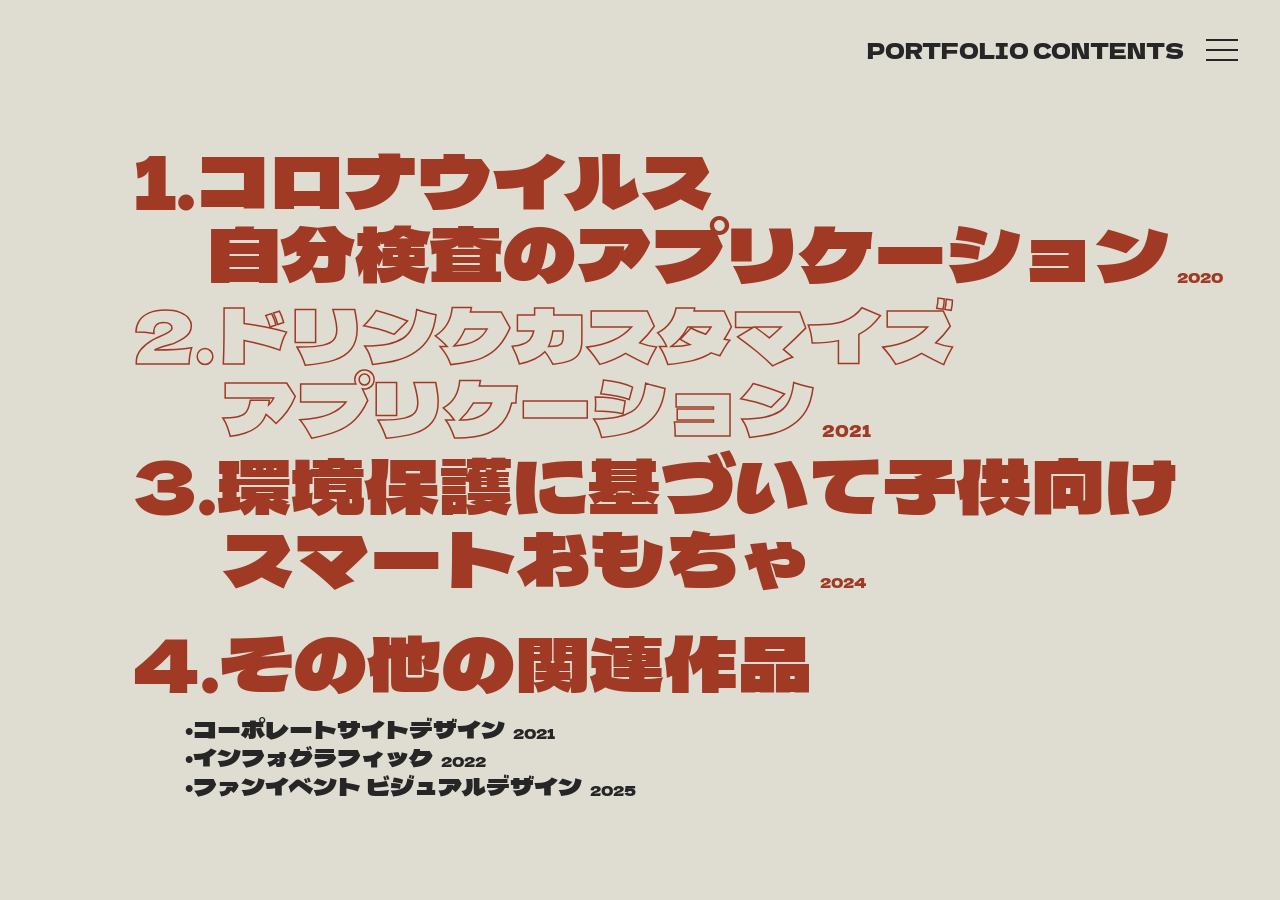
==== contents.html @ bb8ac55b "Add files via upload" ====
<!doctype html>
<html lang="ja">
<head>
<meta charset="UTF-8">
<meta name="viewport" content="width=device-width,initial-scale=1">
<meta name="theme-color" content="#dfdcd2">
<title>PORTFOLIO CONTENTS — SUNYIMIN</title>
<link rel="stylesheet" href="styles.css">
<script src="script.js" defer></script>
</head>
<body class="contents-page">
<h1 id="contents-title" class="contents-page-label">PORTFOLIO CONTENTS</h1>
<button class="menu-toggle" type="button" aria-label="メニュー" aria-expanded="false" aria-controls="site-menu"><span></span><span></span><span></span></button>
<div class="menu-backdrop" hidden></div>
<div id="site-menu" class="site-menu" role="dialog" aria-modal="true" aria-labelledby="menu-title" hidden>
  <header class="menu-header"><span id="menu-title">MENU</span><button class="menu-close" type="button" aria-label="メニューを閉じる">×</button></header>
  <nav class="menu-links" aria-label="Main navigation">
    <a href="index.html"><span class="menu-number">01</span><span class="menu-label">HOME</span></a>
    <a href="about.html"><span class="menu-number">02</span><span class="menu-label">ABOUT ME</span></a>
    <a href="contents.html" aria-current="page"><span class="menu-number">03</span><span class="menu-label menu-portfolio">PORTFOLIO<br>CONTENTS</span></a>
  </nav>
</div>
<main class="contents-main">
 <section class="contents-board" aria-labelledby="contents-title">

  <ol class="contents-list">
   <li class="contents-project project-one"><h2><a class="corona-link" href="coronavirus.html"><span>1.コロナウイルス</span><span>　自分検査のアプリケーション<small>2020</small></span></a></h2></li>
   <li class="contents-project project-two"><h2><a class="corona-link" href="drink.html"><span>2.ドリンクカスタマイズ</span><span>　 アプリケーション<small>2021</small></span></a></h2></li>
   <li class="contents-project project-three"><h2><a class="corona-link" href="smart-toy.html"><span>3.環境保護に基づいて子供向け</span><span>　 スマートおもちゃ<small>2024</small></span></a></h2></li>
   <li class="contents-project project-four"><h2>4.その他の関連作品</h2>
    <ul class="related-works">
     <li><a href="corporate-site.html">・コーポレートサイトデザイン<small>2021</small></a></li>
     <li><a href="infographic.html">・インフォグラフィック<small>2022</small></a></li>
     <li><a href="fanevent.html">・ファンイベント ビジュアルデザイン<small>2025</small></a></li>
    </ul>
   </li>
  </ol>
 </section>
</main>
</body>
</html>
---- styles.css ----
@font-face{font-family:Dela;src:url('assets/DelaGothicOne-Regular.ttf') format('truetype');font-weight:400;font-display:swap}
@font-face{font-family:Hiragino6;src:url('assets/Hiragino-W6.ttc') format('collection');font-weight:600;font-display:swap}
@font-face{font-family:Hiragino8;src:url('assets/Hiragino-W8.ttc') format('collection');font-weight:800;font-display:swap}
:root{--background:#dfddd4;--accent:#9b4125;--ink:#262626;--reveal-duration:850ms;--reveal-distance:32px}
*{box-sizing:border-box}
html{scroll-behavior:auto}
body{margin:0;background:var(--background);color:var(--ink);font-family:Hiragino6,'Hiragino Kaku Gothic ProN',sans-serif}
.page{min-height:100svh;display:grid;place-items:center;overflow:hidden;background:var(--background)}
.artboard{position:relative;width:100%;aspect-ratio:1920/1080;container-type:inline-size}
.text-block{position:absolute;margin:0;padding:0;font-weight:400;line-height:1}
.text-line{position:absolute;line-height:1;white-space:pre;font-weight:400}
.photo{position:absolute;object-fit:fill;display:block}
/* JS activates animation only after IntersectionObserver is available.
   With JavaScript disabled, all five sections remain visible. */
.reveal-enabled .reveal{opacity:0;transform:translateY(var(--reveal-distance));transition:opacity var(--reveal-duration) ease,transform var(--reveal-duration) cubic-bezier(.2,.7,.25,1);transition-delay:var(--reveal-delay,0ms)}
.reveal-enabled .reveal.is-visible{opacity:1;transform:translateY(0)}
::selection{background:var(--accent);color:var(--background)}
/* Original 1920 × 1080 artboard positions, converted to HTML/CSS. */
.b1-t0 { left:10.039849%; top:33.802130%; }
.b1-t0-l0 { font-family:Dela,sans-serif; font-size:7.812500cqw; color:#9B4125; left:0.000000cqw; top:-6.875000cqw; }
.b1-t1 { left:10.039849%; top:53.696019%; }
.b1-t1-l0 { font-family:Dela,sans-serif; font-size:7.812500cqw; color:#9B4125; left:0.000000cqw; top:-6.875000cqw; }
.b1-t2 { left:10.039849%; top:72.323944%; }
.b1-t2-l0 { font-family:Dela,sans-serif; font-size:7.812500cqw; color:transparent; left:0.000000cqw; top:-6.875000cqw; -webkit-text-stroke:0.104167cqw #9B4125; }
.b1-t3 { left:47%; top:53.680194%; }
.b1-t3-l0 { font-family:Dela,sans-serif; font-size:2.500000cqw; color:#262626; left:0.000000cqw; top:-2.200000cqw; }
.b1-t4 { left:10.039849%; top:43.704741%; }
.b1-t4-l0 { font-family:Dela,sans-serif; font-size:7.812500cqw; color:transparent; left:0.000000cqw; top:-6.875000cqw; -webkit-text-stroke:0.104167cqw #9B4125; }
.b1-t5 { left:10.039849%; top:61.775759%; }
.b1-t5-l0 { font-family:Dela,sans-serif; font-size:6.250000cqw; color:transparent; left:0.000000cqw; top:-5.500000cqw; -webkit-text-stroke:0.104167cqw #9B4125; }
.b2-t0 { left:71.468885%; top:15.653074%; }
.b2-t0-l0 { font-family:Dela,sans-serif; font-size:3.125000cqw; color:#9B4125; left:0.000000cqw; top:-2.750000cqw; }
.b2-t1 { left:25.325906%; top:43.314213%; }
.b2-t1-l0 { font-family:Dela,sans-serif; font-size:3.125000cqw; color:#9B4125; left:0.000000cqw; top:-2.750000cqw; }
.b2-t1-l1 { font-family:Dela,sans-serif; font-size:1.875000cqw; color:#9B4125; left:-3.575000cqw; top:-0.087500cqw; }
.b2-t2 { left:19.101698%; top:49.184935%; }
.b2-t2-l0 { font-family:Hiragino6,sans-serif; font-size:1.250000cqw; color:#C59D93; left:0.000000cqw; top:-1.100000cqw; }
.b2-t2-l1 { font-family:Hiragino6,sans-serif; font-size:1.250000cqw; color:#565656; left:2.558854cqw; top:-1.100000cqw; }
.b2-t2-l2 { font-family:Hiragino6,sans-serif; font-size:1.250000cqw; color:#565656; left:10.352604cqw; top:-1.100000cqw; }
.b2-t3 { left:8.845901%; top:56.549482%; }
.b2-t3-l0 { font-family:Hiragino6,sans-serif; font-size:1.093750cqw; color:#565656; left:0.000000cqw; top:-0.962500cqw; }
.b2-t3-l1 { font-family:Hiragino6,sans-serif; font-size:1.093750cqw; color:#565656; left:0.000000cqw; top:0.912500cqw; }
.b2-t3-l2 { font-family:Hiragino6,sans-serif; font-size:1.093750cqw; color:#565656; left:0.000000cqw; top:2.787500cqw; }
.b2-t3-l3 { font-family:Hiragino6,sans-serif; font-size:1.093750cqw; color:#565656; left:0.000000cqw; top:4.662500cqw; }
.b2-t3-l4 { font-family:Hiragino6,sans-serif; font-size:1.093750cqw; color:#565656; left:0.000000cqw; top:6.537500cqw; }
.b2-t3-l5 { font-family:Hiragino6,sans-serif; font-size:1.093750cqw; color:#565656; left:0.000000cqw; top:8.412500cqw; }
.b2-t3-l6 { font-family:Hiragino6,sans-serif; font-size:1.093750cqw; color:#565656; left:0.000000cqw; top:10.287500cqw; }
.b2-t3-l7 { font-family:Hiragino6,sans-serif; font-size:1.093750cqw; color:#565656; left:0.000000cqw; top:12.162500cqw; }
.b2-t3-l8 { font-family:Hiragino6,sans-serif; font-size:1.093750cqw; color:#565656; left:0.000000cqw; top:14.037500cqw; }
.b2-t4 { left:43.900911%; top:20.588880%; }
.b2-t4-l0 { font-family:Hiragino8,sans-serif; font-size:1.875000cqw; color:#9B4125; left:0.000000cqw; top:-1.650000cqw; }
.b2-t5 { left:44.004010%; top:25.647648%; }
.b2-t5-l0 { font-family:Hiragino6,sans-serif; font-size:1.250000cqw; color:#565656; left:0.000000cqw; top:-1.100000cqw; }
.b2-t5-l1 { font-family:Hiragino6,sans-serif; font-size:1.250000cqw; color:#565656; left:0.000000cqw; top:1.087500cqw; }
.b2-t6 { left:60.593734%; top:25.638630%; }
.b2-t6-l0 { font-family:Hiragino6,sans-serif; font-size:1.250000cqw; color:#262626; left:0.000000cqw; top:-1.100000cqw; }
.b2-t6-l1 { font-family:Hiragino6,sans-serif; font-size:1.250000cqw; color:#262626; left:0.000000cqw; top:0.775000cqw; }
.b2-t6-l2 { font-family:Hiragino6,sans-serif; font-size:1.250000cqw; color:#262626; left:0.000000cqw; top:2.650000cqw; }
.b2-t6-l3 { font-family:Hiragino6,sans-serif; font-size:1.250000cqw; color:#262626; left:0.000000cqw; top:4.525000cqw; }
.b2-t6-l4 { font-family:Hiragino6,sans-serif; font-size:1.250000cqw; color:#262626; left:0.000000cqw; top:6.400000cqw; }
.b2-t6-l5 { font-family:Hiragino6,sans-serif; font-size:1.250000cqw; color:#262626; left:0.000000cqw; top:8.275000cqw; }
.b2-t6-l6 { font-family:Hiragino6,sans-serif; font-size:1.250000cqw; color:#262626; left:0.000000cqw; top:10.150000cqw; }
.b2-t7 { left:43.936521%; top:35.546037%; }
.b2-t7-l0 { font-family:Hiragino6,sans-serif; font-size:1.250000cqw; color:#565656; left:0.000000cqw; top:-1.100000cqw; }
.b2-t8 { left:43.936521%; top:42.120111%; }
.b2-t8-l0 { font-family:Hiragino6,sans-serif; font-size:1.250000cqw; color:#565656; left:0.000000cqw; top:-1.100000cqw; }
.b2-t9 { left:43.886120%; top:50.079343%; }
.b2-t9-l0 { font-family:Hiragino8,sans-serif; font-size:1.875000cqw; color:#9B4125; left:0.000000cqw; top:-1.650000cqw; }
.b2-t10 { left:43.977969%; top:54.702694%; }
.b2-t10-l0 { font-family:Hiragino6,sans-serif; font-size:1.250000cqw; color:#565656; left:0.000000cqw; top:-1.100000cqw; }
.b2-t11 { left:43.977974%; top:58.331343%; }
.b2-t11-l0 { font-family:Hiragino6,sans-serif; font-size:1.250000cqw; color:#262626; left:0.000000cqw; top:-1.100000cqw; }
.b2-t12 { left:43.977964%; top:63.456713%; }
.b2-t12-l0 { font-family:Hiragino6,sans-serif; font-size:1.250000cqw; color:#565656; left:0.000000cqw; top:-1.100000cqw; }
.b2-t13 { left:43.977948%; top:67.085454%; }
.b2-t13-l0 { font-family:Hiragino6,sans-serif; font-size:1.250000cqw; color:#262626; left:0.000000cqw; top:-1.100000cqw; }
.b2-t14 { left:43.977964%; top:72.438194%; }
.b2-t14-l0 { font-family:Hiragino6,sans-serif; font-size:1.250000cqw; color:#565656; left:0.000000cqw; top:-1.100000cqw; }
.b2-t15 { left:43.977948%; top:76.066935%; }
.b2-t15-l0 { font-family:Hiragino6,sans-serif; font-size:1.250000cqw; color:#262626; left:0.000000cqw; top:-1.100000cqw; }
.b2-t15-l1 { font-family:Hiragino6,sans-serif; font-size:1.250000cqw; color:#262626; left:40.252083cqw; top:-1.100000cqw; }
.b2-t16 { left:44.016328%; top:83.464583%; }
.b2-t16-l0 { font-family:Hiragino8,sans-serif; font-size:1.875000cqw; color:#9B4125; left:0.000000cqw; top:-1.650000cqw; }
.b2-t17 { left:49.920417%; top:83.484926%; }
.b2-t17-l0 { font-family:Hiragino6,sans-serif; font-size:1.250000cqw; color:#262626; left:0.000000cqw; top:-1.100000cqw; }
.b2-photo0 {left:6.458333%; top:13.611111%; width:21.870875%; height:38.550296%;}
.b3-t0 { left:71.468885%; top:15.653074%; }
.b3-t0-l0 { font-family:Dela,sans-serif; font-size:3.125000cqw; color:#9B4125; left:0.000000cqw; top:-2.750000cqw; }
.b3-t1 { left:11.736495%; top:45.767917%; }
.b3-t1-l0 { font-family:Hiragino8,sans-serif; font-size:1.875000cqw; color:#9B4125; left:0.000000cqw; top:-1.650000cqw; }
.b3-t2 { left:11.952135%; top:51.929398%; }
.b3-t2-l0 { font-family:Hiragino6,sans-serif; font-size:1.250000cqw; color:#262626; left:0.000000cqw; top:-1.100000cqw; }
.b3-t2-l1 { font-family:Hiragino6,sans-serif; font-size:1.250000cqw; color:#262626; left:0.000000cqw; top:1.087500cqw; }
.b3-t2-l2 { font-family:Hiragino6,sans-serif; font-size:1.250000cqw; color:#262626; left:0.000000cqw; top:3.275000cqw; }
.b3-t3 { left:11.952109%; top:64.733944%; }
.b3-t3-l0 { font-family:Hiragino6,sans-serif; font-size:1.250000cqw; color:#262626; left:0.000000cqw; top:-1.100000cqw; }
.b3-t3-l1 { font-family:Hiragino6,sans-serif; font-size:1.250000cqw; color:#262626; left:0.000000cqw; top:1.087500cqw; }
.b3-t3-l2 { font-family:Hiragino6,sans-serif; font-size:1.250000cqw; color:#262626; left:0.000000cqw; top:3.275000cqw; }
.b3-t3-l3 { font-family:Hiragino6,sans-serif; font-size:1.250000cqw; color:#262626; left:0.000000cqw; top:5.462500cqw; }
.b4-t0 { left:71.468885%; top:15.653074%; }
.b4-t0-l0 { font-family:Dela,sans-serif; font-size:3.125000cqw; color:#9B4125; left:0.000000cqw; top:-2.750000cqw; }
.b4-t1 { left:45.008344%; top:22.810824%; }
.b4-t1-l0 { font-family:Hiragino8,sans-serif; font-size:1.875000cqw; color:#9B4125; left:0.000000cqw; top:-1.650000cqw; }
.b4-t2 { left:45.111417%; top:28.922731%; }
.b4-t2-l0 { font-family:Hiragino6,sans-serif; font-size:1.250000cqw; color:#262626; left:0.000000cqw; top:-1.100000cqw; }
.b4-t2-l1 { font-family:Hiragino6,sans-serif; font-size:1.250000cqw; color:#262626; left:0.000000cqw; top:1.087500cqw; }
.b4-t2-l2 { font-family:Hiragino6,sans-serif; font-size:1.250000cqw; color:#262626; left:0.000000cqw; top:3.275000cqw; }
.b4-t2-l3 { font-family:Hiragino6,sans-serif; font-size:1.250000cqw; color:#262626; left:0.000000cqw; top:5.462500cqw; }
.b4-t2-l4 { font-family:Hiragino6,sans-serif; font-size:1.250000cqw; color:#262626; left:0.000000cqw; top:7.650000cqw; }
.b4-t2-l5 { font-family:Hiragino6,sans-serif; font-size:1.250000cqw; color:#262626; left:0.000000cqw; top:9.837500cqw; }
.b4-t2-l6 { font-family:Hiragino6,sans-serif; font-size:1.250000cqw; color:#262626; left:0.000000cqw; top:12.025000cqw; }
.b4-t2-l7 { font-family:Hiragino6,sans-serif; font-size:1.250000cqw; color:#262626; left:0.000000cqw; top:14.212500cqw; }
.b4-t3 { left:45.111417%; top:64.670722%; }
.b4-t3-l0 { font-family:Hiragino6,sans-serif; font-size:1.250000cqw; color:#262626; left:0.000000cqw; top:-1.100000cqw; }
.b4-t3-l1 { font-family:Hiragino6,sans-serif; font-size:1.250000cqw; color:#262626; left:0.000000cqw; top:1.087500cqw; }
.b4-t3-l2 { font-family:Hiragino6,sans-serif; font-size:1.250000cqw; color:#262626; left:0.000000cqw; top:3.275000cqw; }
.b4-t3-l3 { font-family:Hiragino6,sans-serif; font-size:1.250000cqw; color:#262626; left:0.000000cqw; top:5.462500cqw; }
.b4-t3-l4 { font-family:Hiragino6,sans-serif; font-size:1.250000cqw; color:#262626; left:0.000000cqw; top:7.650000cqw; }
.b4-photo0 {left:24.270833%; top:45.277778%; width:14.411250%; height:25.255694%;}
.b4-photo1 {left:7.083333%; top:50.000000%; width:17.491500%; height:24.717333%;}
.b4-photo2 {left:20.989583%; top:63.703704%; width:12.655687%; height:22.499000%;}
.b4-photo3 {left:16.314885%; top:12.671472%; width:17.459635%; height:20.156944%;}
.b4-photo4 {left:27.916667%; top:20.277778%; width:14.479609%; height:21.955556%;}
.b4-photo5 {left:16.562500%; top:34.074074%; width:6.630000%; height:21.462500%;}
.b4-photo6 {left:9.531250%; top:21.666667%; width:9.394667%; height:31.175037%;}
.b5-t0 { left:71.468885%; top:15.653093%; }
.b5-t0-l0 { font-family:Dela,sans-serif; font-size:3.125000cqw; color:#9B4125; left:0.000000cqw; top:-2.750000cqw; }
.b5-t1 { left:10.358125%; top:36.436287%; }
.b5-t1-l0 { font-family:Hiragino8,sans-serif; font-size:1.875000cqw; color:#9B4125; left:0.000000cqw; top:-1.650000cqw; }
.b5-t2 { left:10.416271%; top:43.568028%; }
.b5-t2-l0 { font-family:Hiragino6,sans-serif; font-size:1.250000cqw; color:#262626; left:0.000000cqw; top:-1.100000cqw; }
.b5-t2-l1 { font-family:Hiragino6,sans-serif; font-size:1.250000cqw; color:#262626; left:0.000000cqw; top:1.087500cqw; }
.b5-t2-l2 { font-family:Hiragino6,sans-serif; font-size:1.250000cqw; color:#262626; left:0.000000cqw; top:3.275000cqw; }
.b5-t2-l3 { font-family:Hiragino6,sans-serif; font-size:1.250000cqw; color:#262626; left:0.000000cqw; top:5.462500cqw; }
.b5-t3 { left:54.322510%; top:66.135815%; }
.b5-t3-l0 { font-family:Hiragino6,sans-serif; font-size:1.250000cqw; color:#262626; left:0.000000cqw; top:-1.100000cqw; }
.b5-t3-l1 { font-family:Hiragino6,sans-serif; font-size:1.250000cqw; color:#262626; left:0.000000cqw; top:1.087500cqw; }
.b5-t3-l2 { font-family:Hiragino6,sans-serif; font-size:1.250000cqw; color:#262626; left:0.000000cqw; top:3.275000cqw; }
.b5-t3-l3 { font-family:Hiragino6,sans-serif; font-size:1.250000cqw; color:#262626; left:0.000000cqw; top:5.462500cqw; }
.b5-t4 { left:10.416271%; top:61.157491%; }
.b5-t4-l0 { font-family:Hiragino6,sans-serif; font-size:1.250000cqw; color:#262626; left:0.000000cqw; top:-1.100000cqw; }
.b5-t4-l1 { font-family:Hiragino6,sans-serif; font-size:1.250000cqw; color:#262626; left:0.000000cqw; top:1.087500cqw; }
.b5-t4-l2 { font-family:Hiragino6,sans-serif; font-size:1.250000cqw; color:#262626; left:0.000000cqw; top:3.275000cqw; }
.b5-t4-l3 { font-family:Hiragino6,sans-serif; font-size:1.250000cqw; color:#262626; left:0.000000cqw; top:5.462500cqw; }
.b5-t4-l4 { font-family:Hiragino6,sans-serif; font-size:1.250000cqw; color:#262626; left:0.000000cqw; top:7.650000cqw; }
.b5-t4-l5 { font-family:Hiragino6,sans-serif; font-size:1.250000cqw; color:#262626; left:0.000000cqw; top:9.837500cqw; }/* On phones, retain every word while reflowing the smaller body copy. */
@media(max-width:700px){
 .page{min-height:auto;padding:65px 24px;overflow:hidden}
 .page-1{min-height:100svh;padding:0}
 .page:not(.page-1) .artboard{aspect-ratio:auto;display:flex;flex-wrap:wrap;gap:22px 4%;align-items:flex-start}
 .page:not(.page-1) .text-block{position:relative;left:auto;top:auto;flex:0 0 100%;width:100%;line-height:1.9;min-width:0}
 .page:not(.page-1) .text-line{position:static;white-space:normal;font-size:15px;line-height:1.9;overflow-wrap:anywhere}
 .page:not(.page-1) .section-title{order:-2;margin-bottom:20px}
 .page:not(.page-1) .section-title .text-line{font-size:clamp(28px,8vw,44px);line-height:1.25}
 .page:not(.page-1) h3 .text-line{font-size:23px;line-height:1.5}
 .page:not(.page-1) .photo{position:relative;left:auto;top:auto;width:48%;height:auto;object-fit:contain;align-self:center}
 .page-2 .photo{width:min(78%,300px)!important;margin:0 auto 18px}
 .page-1 .artboard{width:115%;margin-left:4%}
 .page-1 .b1-t3{left:10.03985%;top:83%}
 .page-1 .b1-t3-l0{font-size:3.2cqw}
}
@media(prefers-reduced-motion:reduce){html{scroll-behavior:auto}.reveal-enabled .reveal{opacity:1;transform:none;transition:none}}
@media print{
 @page{size:landscape;margin:0}
 body{print-color-adjust:exact;-webkit-print-color-adjust:exact}
 .page{min-height:0;height:100vh;break-after:page;padding:0}
 .reveal-enabled .reveal{opacity:1;transform:none;transition:none}
}

/* Two separate pages: image cover and About Me. */
.home-page{background:#d6d5cc;overflow:hidden}
.home-cover{height:100svh;width:100%;display:grid;place-items:center}
.home-cover img{display:block;width:100%;height:100%;object-fit:contain}
.menu-toggle{position:fixed;right:3.1vw;top:3.5vh;width:48px;height:48px;padding:9px;border:0;background:transparent;cursor:pointer;z-index:20;display:flex;flex-direction:column;justify-content:center;gap:7px}
.menu-toggle span{display:block;width:100%;height:2px;background:var(--ink)}
.home-page .menu-toggle{right:3.1%;top:calc((100svh - min(100svh, 50.3307vw))/2 + min(100svh, 50.3307vw)*.035);width:2.5vw;min-width:30px;height:5vh;opacity:0}
.home-page .menu-toggle:focus-visible{opacity:1;background:#d6d5cc;outline:2px solid var(--accent)}
.site-menu{position:fixed;right:3.5vw;top:90px;z-index:19;background:var(--background);padding:30px 36px;box-shadow:0 8px 32px #26262620;min-width:220px}
.site-menu[hidden]{display:none}
.site-menu a{display:block;font-family:Dela,sans-serif;font-size:22px;color:var(--accent);text-decoration:none;padding:12px 0}
.site-menu a:hover,.site-menu a:focus-visible{text-decoration:underline}
@media print{.menu-toggle,.site-menu{display:none}}

/* Editable HTML typography matching the supplied cover reference. */
.home-page{--background:#d6d5cc;--accent:#a33e29;background:var(--background)}
.cover-artboard{position:relative;width:min(100vw,198.6859svh);aspect-ratio:3024/1522;container-type:inline-size}
.cover-word{position:absolute;margin:0;font-family:Dela,sans-serif;font-weight:400;line-height:1.15;white-space:nowrap;letter-spacing:-.045em}
.cover-design{left:10%;top:21.6%;font-size:7.8125cqw;color:var(--accent)}
.cover-project{left:10%;top:32.9%;font-size:7.8125cqw;color:transparent;-webkit-text-stroke:.105cqw var(--accent)}
.cover-name{left:9.7%;top:46%;font-size:6.5cqw;color:#262626;z-index:2;letter-spacing:-.055em;transform:none}
.cover-roman{left:38%;top:53%;font-size:2.55cqw;color:var(--accent);letter-spacing:-.035em;z-index:3}
.cover-ui{left:10%;top:55.8%;font-size:6.25cqw;color:transparent;-webkit-text-stroke:.105cqw var(--accent)}
.cover-portfolio{left:10%;top:64.9%;font-size:7.8125cqw;color:transparent;-webkit-text-stroke:.105cqw var(--accent)}
.home-page .menu-toggle{opacity:1;right:3.1vw;top:3.5vh;width:36px;min-width:0;height:36px;padding:2px;gap:8px}
.home-page .menu-toggle:focus-visible{outline:2px solid var(--accent);outline-offset:6px}
.page-dots{position:fixed;right:1%;top:50%;transform:translateY(-50%);display:flex;flex-direction:column;gap:16px}
.page-dots a{width:9px;height:9px;border:1px solid var(--accent);border-radius:50%;display:block}
.page-dots a[aria-current]{background:var(--accent)}
.page-dots a:focus-visible{outline:2px solid var(--accent);outline-offset:5px}
@media(max-width:700px){.home-page .menu-toggle{right:24px;top:24px;width:28px;gap:6px}.page-dots{right:15px;gap:14px}}

/* Reference-style side menu. */
.menu-backdrop{position:fixed;inset:0;background:rgba(38,38,38,.48);z-index:99}
.menu-backdrop[hidden],.site-menu[hidden]{display:none}
.site-menu{position:fixed;inset:0 0 0 auto;width:min(680px,94vw);height:100svh;min-width:0;overflow-y:auto;z-index:100;background:#e7e3da;padding:clamp(30px,6vw,76px);box-shadow:-12px 0 50px #26262618;color:#292824}
.menu-header{display:flex;align-items:center;justify-content:space-between;margin-bottom:clamp(40px,9vh,100px);font-family:Arial,sans-serif;font-size:20px;font-weight:700;letter-spacing:.18em}
.menu-close{border:0;background:none;color:inherit;font-family:Arial,sans-serif;font-size:54px;font-weight:400;line-height:1;cursor:pointer;padding:0 4px}
.menu-links{display:grid;gap:clamp(34px,7vh,68px)}
.site-menu .menu-links a,.menu-placeholder{display:flex;flex-direction:column;gap:16px;padding:0 0 30px;border-bottom:1px solid #b9b3a8;text-decoration:none}
.menu-number{font-family:Arial,sans-serif;font-size:15px;font-weight:400;letter-spacing:.15em;color:#877e72}
.menu-label{font-family:Arial,sans-serif;font-size:clamp(28px,3.5vw,36px);font-weight:700;line-height:1.1;letter-spacing:.01em;color:#a84030}
.site-menu .menu-links a:hover .menu-label{text-decoration:underline;text-underline-offset:8px}
.menu-close:focus-visible,.site-menu a:focus-visible{outline:2px solid #a84030;outline-offset:6px}
body.menu-open{overflow:hidden}
@media(max-width:500px){.site-menu{padding:30px;width:94vw}.menu-label{font-size:36px}.menu-header{margin-bottom:52px}.menu-links{gap:34px}}

/* Page entry and menu hover effects. */
@keyframes page-enter{from{opacity:0}to{opacity:1}}
body{animation:page-enter .65s ease both}
.menu-header,.menu-label{font-weight:900}
.menu-label{display:block;transform-origin:left center;transition:transform .25s ease}
.site-menu .menu-links a:hover .menu-label,.site-menu .menu-links a:focus-visible .menu-label{transform:scale(1.08);text-decoration:none}
@media(prefers-reduced-motion:reduce){body{animation:none}.menu-label{transition:none}}

/* Narrow drawer with entrance and exit motion. */
.site-menu{width:min(420px,82vw);padding:clamp(24px,3vw,36px);transform:translateX(100%);transition:transform .38s cubic-bezier(.22,.7,.25,1)}
.site-menu.is-open{transform:translateX(0)}
.menu-backdrop{opacity:0;transition:opacity .38s ease}
.menu-backdrop.is-open{opacity:1}
@media(max-width:500px){.site-menu{width:82vw;padding:24px}.menu-label{font-size:clamp(28px,7vw,36px)}}
@media(prefers-reduced-motion:reduce){.site-menu,.menu-backdrop{transition:none}}

/* Match the cover SUNYIMIN typeface. */
.menu-header,.menu-label,.menu-number{font-family:Dela,sans-serif;font-weight:400}

/* Cover name hover animation. */
.cover-name,.cover-roman{transform-origin:left center;transition:transform .3s cubic-bezier(.2,.7,.25,1)}
@media(hover:hover){.cover-name:hover,.cover-roman:hover{transform:scale(1.06)}}
@media(prefers-reduced-motion:reduce){.cover-name,.cover-roman{transition:none}}

/* Shared hover motion for all cover lettering and profile links. */
.cover-word{transform-origin:left center;transition:transform .3s cubic-bezier(.2,.7,.25,1)}
.cover-word a{display:block;color:inherit;text-decoration:none}
@media(hover:hover){.cover-word:hover{transform:scale(1.06)}}
.cover-word:focus-within{transform:scale(1.06)}
.cover-word a:focus-visible{outline:2px solid var(--accent);outline-offset:6px}
@media(prefers-reduced-motion:reduce){.cover-word{transition:none}}

/* Biography as one naturally flowing, justified text block. */
.page-2 .b2-t3{width:34%;max-width:34%;font-family:Hiragino6,'Hiragino Kaku Gothic ProN',sans-serif;font-size:1.09375cqw;font-weight:400;line-height:1.72;color:#565656;text-align:justify;text-justify:inter-character;line-break:strict;overflow-wrap:break-word;white-space:normal}
@media(max-width:700px){.page-2 .b2-t3{width:100%;max-width:100%;font-size:15px;line-height:1.9}}

/* Let the requested first line define the paragraph width. */
.page-2 .b2-t3{width:max-content;max-width:none}
.bio-first{display:block;white-space:nowrap}
.bio-rest{display:block;width:0;min-width:100%;white-space:normal}
@media(max-width:700px){.page-2 .b2-t3{width:100%;max-width:100%}.bio-first{display:inline;white-space:normal}.bio-rest{display:inline;width:auto;min-width:0}}

/* Single fixed About Me heading next to the menu icon. */
.about-page-label{position:fixed;right:calc(3.1vw + 66px);top:calc(3.5vh + 24px);transform:translateY(-50%);z-index:20;font-family:Dela,sans-serif;font-size:clamp(18px,1.6vw,28px);line-height:1.2;color:var(--accent)}
@media(max-width:700px){.about-page-label{font-size:18px}}
@media print{.about-page-label{display:none}}

/* Reduce the gap before Self PR; subsequent sections follow in flow. */
.about-page .page-3{margin-top:-100px}
@media(max-width:700px){.about-page .page-3{margin-top:-32px}}
@media print{.about-page .page-3{margin-top:0}}

/* Wheel motion is on the board so individual hover scaling still works. */
.home-page .cover-artboard{translate:0 var(--wheel-shift,0px);transition:translate .4s cubic-bezier(.2,.7,.25,1)}
@media(prefers-reduced-motion:reduce){.home-page .cover-artboard{translate:none;transition:none}}

/* Each cover line moves independently; scale remains a separate hover effect. */
.home-page .cover-artboard{translate:none;transition:none}
.home-page .cover-word{translate:0 var(--line-shift,0px);transition:transform .3s cubic-bezier(.2,.7,.25,1),translate .4s cubic-bezier(.2,.7,.25,1)}
@media(prefers-reduced-motion:reduce){.home-page .cover-word{translate:none;transition:none}}

/* University date aligns with the university name, independently of high school. */
.b2-university-date{left:44.004010%;top:25.638630%}
.b2-university-date-line{font-family:Hiragino6,sans-serif;font-size:1.25cqw;color:#565656;left:0;top:.775cqw}

/* Self PR uses flowing blocks to accommodate the complete new text. */
.about-page .page-3{min-height:auto;padding:100px 0 110px}
.about-page .page-3 .pr-artboard{width:76%;margin:auto;aspect-ratio:auto;display:block;container-type:normal}
.pr-title{font-family:Hiragino8,sans-serif;font-weight:800;font-size:clamp(25px,1.875vw,38px);color:var(--accent);margin:0 0 36px;line-height:1.5}
.pr-item{margin:0 0 32px}
.pr-item:last-child{margin-bottom:0}
.pr-item h4{font-family:Hiragino8,sans-serif;font-size:clamp(17px,1.25vw,24px);font-weight:800;line-height:1.7;margin:0 0 10px}
.pr-item p{font-size:clamp(15px,1.25vw,24px);line-height:1.9;margin:0;text-align:justify;line-break:strict;overflow-wrap:break-word}
@media(max-width:700px){.about-page .page-3{padding:65px 24px}.about-page .page-3 .pr-artboard{width:100%}.pr-item{margin-bottom:28px}}

/* Portfolio entry has hover feedback while its page is being prepared. */
.menu-placeholder{cursor:default}
.menu-placeholder:hover .menu-label{transform:scale(1.08)}

/* Portfolio contents — editable typography from 目录-06.svg. */
.contents-page{--background:#dfdcd2;--accent:#a03a24;background:var(--background)}
.contents-main{min-height:100svh;display:grid;place-items:center;overflow:hidden}
.contents-board{position:relative;width:min(100%,141.4249svh);aspect-ratio:841.89/595.28;container-type:inline-size;font-family:Dela,sans-serif}
.contents-board h1{position:absolute;left:77.1813%;top:8.36%;margin:0;font-size:1.87205cqw;font-weight:400;line-height:1;letter-spacing:0;color:#262626}
.contents-list{list-style:none;padding:0;margin:0}
.contents-project{position:absolute;left:10.15%;color:var(--accent)}
.contents-project h2{margin:0;font-family:Dela,sans-serif;font-size:5.79604cqw;font-weight:400;line-height:1;letter-spacing:0}
.contents-project h2>span,.corona-link>span{display:block;white-space:nowrap}
.contents-project small{display:inline-block;margin-left:.6cqw;font-size:1.06902cqw;line-height:1;color:var(--accent);vertical-align:baseline;-webkit-text-stroke:0}
.project-one{top:15.62%}
.project-two{top:32.737%}
.project-two h2{color:transparent;-webkit-text-stroke:.11878cqw var(--accent)}
.project-two small{font-size:1.1878cqw}
.project-three{top:49.504%;left:10.025%}
.project-four{top:69.391%;left:10.029%}
.related-works{padding:0;margin:1.28cqw 0 0 4.21cqw;list-style:none;font-size:1.87371cqw;line-height:1.2;color:#262626}
.related-works li{white-space:nowrap}
.related-works small{color:#262626}
.contents-page .menu-toggle{width:36px;height:36px;padding:2px;gap:8px}
.site-menu a[aria-current="page"] .menu-number{color:var(--accent)}
@media(max-width:700px){
 .contents-main{display:block;min-height:100svh;padding:110px 24px 64px}
 .contents-board{width:100%;aspect-ratio:auto;container-type:normal}
 .contents-board h1{position:static;font-size:20px;line-height:1.05;margin-bottom:54px}
 .contents-list{display:grid;gap:32px}
 .contents-project{position:static}
 .contents-project h2{font-size:clamp(15px,3.65vw,26px);line-height:1.35}
 .contents-project small{font-size:9px;margin-left:5px}
 .project-two h2{-webkit-text-stroke:.65px var(--accent)}
 .related-works{font-size:clamp(11px,2.8vw,17px);margin:14px 0 0 18px;line-height:1.7}
 .related-works small{font-size:8px}
 .contents-page .menu-toggle{right:24px;top:24px;width:28px;gap:6px}
}
@media print{.contents-main{min-height:100vh}.contents-board{width:100%;max-width:none}}

/* Contents lettering shares the cover hover and wheel response. */
.contents-board h1,.contents-project h2>span,.project-four h2,.related-works>li{
 width:max-content;max-width:100%;transform-origin:left center;
 translate:0 var(--line-shift,0px);
 transition:transform .3s cubic-bezier(.2,.7,.25,1),translate .4s cubic-bezier(.2,.7,.25,1);
}
@media(hover:hover){
 .project-four h2:hover,.related-works>li:hover{transform:scale(1.06)}
}
@media(prefers-reduced-motion:reduce){
 .contents-board h1,.contents-project h2>span,.project-four h2,.related-works>li{translate:none;transform:none;transition:none}
}
@media print{
 .contents-board h1,.contents-project h2>span,.project-four h2,.related-works>li{translate:none;transform:none}
}

/* Scale both title lines together for projects 1–3. */
.contents-project:not(.project-four) h2{width:max-content;transform-origin:left center;transition:transform .3s cubic-bezier(.2,.7,.25,1)}
@media(hover:hover){.contents-project:not(.project-four) h2:hover{transform:scale(1.06)}}
@media(prefers-reduced-motion:reduce){.contents-project:not(.project-four) h2{transform:none;transition:none}}
@media print{.contents-project:not(.project-four) h2{transform:none}}

/* Four original fan-event artboards, with selectable SVG text. */
.fanevent-page{--background:#dfdcd2;background:var(--background)}
.fanevent-section{min-height:100svh;display:grid;place-items:center;padding:24px 0}
.fanevent-artboard{width:min(100%,141.4249svh);aspect-ratio:841.89/595.28}
.fanevent-artboard svg{display:block;width:100%;height:auto;overflow:visible}
.fanevent-artboard .reveal{width:100%}
.related-works a{color:inherit;text-decoration:none}
.related-works a:focus-visible{outline:2px solid var(--accent);outline-offset:5px}
.fanevent-footer{display:flex;justify-content:space-between;gap:24px;padding:32px 8%;font-family:Dela,sans-serif;font-size:clamp(12px,1.2vw,18px)}
.fanevent-footer a{color:var(--accent);text-decoration:none}
.fanevent-footer a:hover{text-decoration:underline}
@media(max-width:700px){.fanevent-section{min-height:auto;padding:72px 0 24px}.fanevent-artboard{width:100%}.fanevent-footer{padding:32px 24px}}
@media print{.fanevent-section{height:100vh;min-height:0;padding:0;break-after:page}.fanevent-footer{display:none}}

/* Compact fan-event galleries and image viewer. */
.fan-category{position:fixed;right:calc(3.1vw + 66px);top:calc(3.5vh + 24px);transform:translateY(-50%);z-index:20;font-family:Dela,sans-serif;font-size:clamp(12px,1.25vw,21px);line-height:1.2;color:#262626}
.fan-main{width:min(1100px,86%);margin:0 auto;padding:130px 0 40px}
.fan-title{font-family:Dela,sans-serif;font-size:clamp(24px,3.025vw,43px);font-weight:400;line-height:1.2;color:#a03a24;margin:0 0 44px}
.fan-gallery{display:grid;gap:18px;align-items:center;margin-bottom:90px}
.fan-gallery-three{grid-template-columns:repeat(3,minmax(0,1fr))}
.fan-gallery-mixed{grid-template-columns:1.72fr 1fr}
.fan-gallery-goods{grid-template-columns:1fr 1fr .85fr}
.fan-gallery figure{margin:0;min-width:0}
.fan-photo{display:block;width:100%;padding:0;border:0;background:none;cursor:zoom-in;line-height:0}
.fan-photo img{display:block;width:100%;height:auto;max-height:480px;object-fit:contain}
.fan-photo:focus-visible{outline:2px solid var(--accent);outline-offset:5px}
.fan-gallery figcaption{font-family:Hiragino8,sans-serif;font-size:clamp(10px,1.05vw,15px);line-height:1.6;text-align:center;margin-top:12px}
.fan-stack{display:grid;gap:12px}
.fan-goods-copy{padding-left:20px;align-self:center;font-size:clamp(12px,1.25vw,18px);line-height:1.7}
.fan-goods-copy h2{font-size:inherit;font-weight:800;color:#913823;margin:0 0 22px}
.fan-goods-copy p{margin:0}
.fan-lightbox{position:fixed;inset:0;width:100vw;max-width:100vw;height:100svh;max-height:100svh;margin:0;padding:48px;border:0;background:rgba(20,20,20,.95);overflow:hidden}
.fan-lightbox[open]{display:grid;place-items:center}
.fan-lightbox::backdrop{background:rgba(0,0,0,.8)}
.fan-lightbox img{display:block;max-width:100%;max-height:calc(100svh - 96px);object-fit:contain}
.fan-lightbox-close{position:absolute;right:22px;top:12px;border:0;background:none;color:white;font-size:44px;line-height:1;cursor:pointer;padding:8px}
body.fan-viewing{overflow:hidden}
@media(max-width:700px){.fan-main{width:90%;padding-top:110px}.fan-title{margin-bottom:28px}.fan-gallery{gap:10px;margin-bottom:32px}.fan-gallery-goods{grid-template-columns:1fr 1fr}.fan-goods-copy{grid-column:1/-1;padding:10px 0 0}.fan-goods-copy p{font-size:13px}.fan-category{font-size:12px}.fan-lightbox{padding:48px 12px}.fan-lightbox img{max-height:calc(100svh - 96px)}}
@media print{.fan-category,.fan-lightbox{display:none}.fan-main{padding:0}.fan-gallery{break-inside:avoid}}

/* Thumbnail-origin expansion with a light, transparent scrim. */
:root{--fan-scrim-color:rgba(0,0,0,.50)} /* 遮罩透明度：.22 = 22%，数值越小越透明 */
.fan-lightbox{padding:0;background:var(--fan-scrim-color)}
.fan-lightbox::backdrop{background:transparent}
.fan-lightbox img{position:fixed;max-width:none;max-height:none;object-fit:contain;transform-origin:0 0;will-change:transform}
.fan-lightbox-close{position:fixed;left:3.1vw;right:auto;top:3.5vh;height:48px;display:flex;align-items:center;padding:0 9px;color:#000;font-family:Hiragino6,sans-serif;font-size:18px;z-index:1}
.fan-lightbox-close:focus-visible{outline:2px solid #000;outline-offset:4px}

.fan-lightbox-close{font-family:Arial,sans-serif;font-size:40px;font-weight:400;width:48px;justify-content:center;padding:0;line-height:1}

/* White close icon at the upper-right corner. */
.fan-lightbox-close{left:auto;right:3.1vw;color:#fff}
.fan-lightbox-close:focus-visible{outline-color:#fff}

/* Back to contents, mirrored with the menu; original SVG goods typeface. */
.fan-back{position:fixed;left:3.1vw;top:3.5vh;width:48px;height:48px;display:flex;align-items:center;justify-content:center;z-index:20;color:#fff;text-decoration:none;font-family:Arial,sans-serif;font-size:36px;font-weight:400;line-height:1}
.fan-back:focus-visible{outline:2px solid #fff;outline-offset:4px}
.fan-goods-copy,.fan-goods-copy h2,.fan-goods-copy p{font-family:Hiragino8,'Hiragino Sans',sans-serif;font-weight:800}
.fanevent-footer{justify-content:flex-end}
@media print{.fan-back{display:none}}

/* Fan-event page entry and gallery fade-in. */
.fan-back{color:#000}
.fan-back:focus-visible{outline-color:#000}
.fanevent-page{animation:page-enter .85s ease both}
.fan-reveal-enabled .fan-gallery{opacity:0;transform:translateY(24px);transition:opacity .8s ease,transform .8s cubic-bezier(.2,.7,.25,1)}
.fan-reveal-enabled .fan-gallery.is-visible{opacity:1;transform:none}
@media(prefers-reduced-motion:reduce){.fanevent-page{animation:none}.fan-reveal-enabled .fan-gallery{opacity:1;transform:none;transition:none}}
@media print{.fan-reveal-enabled .fan-gallery{opacity:1;transform:none}}

/* Draw the back icon with the same 2px lines as the menu. */
.fan-back{padding:9px}
.fan-back svg{display:block;width:30px;height:30px;flex:none}

.fan-lightbox img{cursor:zoom-out}

/* Contents heading aligned immediately left of the menu icon. */
.contents-page-label{position:fixed;right:calc(3.1vw + 56px);top:calc(3.5vh + 18px);transform:translateY(-50%);z-index:20;margin:0;font-family:Dela,sans-serif;font-size:clamp(12px,1.6vw,24px);font-weight:400;line-height:1.2;color:#262626;white-space:nowrap}
@media(max-width:700px){.contents-page-label{right:68px;top:42px;font-size:clamp(11px,3vw,17px)}}
@media print{.contents-page-label{display:none}}

/* First project, preserving the supplied Illustrator artboards. */
.corona-link{display:block;color:inherit;text-decoration:none}
.corona-link:focus-visible{outline:2px solid currentColor;outline-offset:8px}
.corona-page{background:#dfdcd2}
.corona-main{padding:70px 0 0}
.corona-board{width:100%;max-width:1600px;margin:0 auto}
.corona-board svg{display:block;width:100%;height:auto;overflow:hidden}
@media(max-width:700px){.corona-main{padding-top:90px}.corona-board{margin-bottom:24px}}

/* Project heading sits beside the shared menu. */
.corona-page-label{position:fixed;right:calc(3.1vw + 56px);top:calc(3.5vh + 18px);transform:translateY(-50%);z-index:20;margin:0;font-family:Dela,sans-serif;font-size:clamp(9px,1.15vw,18px);font-weight:400;line-height:1.2;color:#262626;white-space:nowrap}
@media(max-width:700px){.corona-page-label{right:68px;top:42px;max-width:calc(100vw - 125px);font-size:clamp(8px,1.8vw,12px);white-space:normal;text-align:right}}
@media print{.corona-page-label{display:none}}

/* Start the interface artwork at the top edge on all screen sizes. */
.corona-page .corona-main{padding-top:0}

/* Bring the background section and all following content closer to the UI. */
.corona-page .corona-board:first-child{margin-bottom:-44vw}
@media(min-width:1600px){.corona-page .corona-board:first-child{margin-bottom:-704px}}

/* Reduce the gap before the required-features section. */
.corona-page .corona-board:nth-child(2){margin-bottom:-32vw}
@media(min-width:1600px){.corona-page .corona-board:nth-child(2){margin-bottom:-512px}}

/* Bring TOP closer to the end of the feature content. */
.corona-page .corona-board:last-child{margin-bottom:-12vw}
@media(min-width:1600px){.corona-page .corona-board:last-child{margin-bottom:-192px}}

/* Trim artboard overflow below TOP and reveal project sections on scroll. */
.corona-page .corona-main{overflow:clip}
.corona-page .fanevent-footer{padding-bottom:8px;margin-bottom:0}
.corona-reveal-enabled .corona-board{opacity:0;transition:opacity .85s ease}
.corona-reveal-enabled .corona-board.is-visible{opacity:1}
@media(prefers-reduced-motion:reduce){.corona-reveal-enabled .corona-board{opacity:1;transition:none}}
@media print{.corona-reveal-enabled .corona-board{opacity:1}}

/* Keep the last negative margin inside main so no blank scroll area follows TOP. */
.corona-page .corona-main{display:flow-root}
.corona-page .fanevent-footer{padding-bottom:clamp(24px,2.4vw,48px)}

/* Third project: compact original artwork, shared controls and footer. */
.toy-page{background:#dfdcd2}
.toy-main{display:flow-root;padding-top:100px}
.toy-board{width:100%;max-width:1600px;margin:0 auto 48px}
.toy-board:last-child{margin-bottom:0}
.toy-board svg{display:block;width:100%;height:auto;overflow:hidden}
.toy-page .fanevent-footer{padding-bottom:clamp(24px,2.4vw,48px)}
.corona-reveal-enabled .toy-board{opacity:0;transition:opacity .85s ease}
.corona-reveal-enabled .toy-board.is-visible{opacity:1}
@media(max-width:700px){.toy-main{padding-top:90px}.toy-board{margin-bottom:28px}}
@media(prefers-reduced-motion:reduce){.corona-reveal-enabled .toy-board{opacity:1;transition:none}}
@media print{.corona-reveal-enabled .toy-board{opacity:1}}

.toy-video{width:84%;max-width:1344px;margin:0 auto 48px}
.toy-video video{display:block;width:100%;height:auto;max-height:80vh;background:#000}
@media(max-width:700px){.toy-video{width:90%;margin-bottom:28px}}

/* Separate the video introduction, then tighten the gap before usage. */
.toy-page .toy-video{margin-bottom:clamp(80px,7vw,112px)}
.toy-page .toy-board-1{margin-bottom:clamp(-96px,-6vw,-40px)}

/* Tighten the space between usage text and interface images. */
.toy-page .toy-board-2{margin-bottom:clamp(-112px,-7vw,-48px)}

/* Related-work pages share the portfolio presentation and controls. */
.other-page{background:#dfdcd2}
.other-main{display:flow-root;padding-top:100px}
.other-board{width:100%;max-width:1600px;margin:0 auto 32px}
.other-board:last-child{margin-bottom:0}
.other-board svg{display:block;width:100%;height:auto;overflow:hidden}
.other-page .fanevent-footer{padding-bottom:clamp(24px,2.4vw,48px)}
.corona-reveal-enabled .other-board{opacity:0;transition:opacity .85s ease}
.corona-reveal-enabled .other-board.is-visible{opacity:1}
@media(max-width:700px){.other-main{padding-top:90px}.other-board{margin-bottom:24px}}
@media(prefers-reduced-motion:reduce){.corona-reveal-enabled .other-board{opacity:1;transition:none}}
@media print{.corona-reveal-enabled .other-board{opacity:1}}

.other-board image{cursor:zoom-in}
.project-image-viewer{border:0;padding:0;background:transparent;max-width:94vw;max-height:94vh;overflow:visible}
.project-image-viewer::backdrop{background:rgba(20,20,20,.8)}
.project-image-viewer img{display:block;max-width:94vw;max-height:94vh;width:auto;height:auto;object-fit:contain;cursor:zoom-out}

/* Drink project retains the supplied interface composition. */
.drink-page{background:#dfdcd2}
.drink-main{display:flow-root;padding-top:0}
.drink-board{width:100%;max-width:1600px;margin:0 auto}
.drink-board svg{display:block;width:100%;height:auto;overflow:hidden}
.drink-page .fanevent-footer{padding-bottom:clamp(24px,2.4vw,48px)}
.corona-reveal-enabled .drink-board{opacity:0;transition:opacity .85s ease}
.corona-reveal-enabled .drink-board.is-visible{opacity:1}
@media(prefers-reduced-motion:reduce){.corona-reveal-enabled .drink-board{opacity:1;transition:none}}
@media print{.corona-reveal-enabled .drink-board{opacity:1}}

/* Drink research and design process follows the app interface artwork. */
.drink-detail{margin-top:32px}
@media(max-width:700px){.drink-detail{margin-top:24px}}

/* Give the fifth work-experience line its own row and align column bottoms. */
.b5-t3-l4{font-family:Hiragino6,sans-serif;font-size:1.25cqw;color:#262626;left:0;top:7.65cqw}
@media(min-width:701px){.about-page .b5-t3{top:calc(61.157491% + 2.1875cqw)}}

/* Drink research and design process follows the app interface artwork. */
.drink-detail{margin-top:32px}
@media(max-width:700px){.drink-detail{margin-top:24px}}

/* Tighten the four requested transitions between Drink project boards. */
.drink-detail-12,.drink-detail-13,.drink-new-4,.drink-new-6{margin-top:8px}

/* Match the spacing before Persona to the preceding interview transition. */
.drink-page .drink-new-4{margin-top:clamp(48px,4.4vw,70px)}

/* Compact gaps around the functional flow and visual-design sections. */
.drink-page .drink-new-7,.drink-page .drink-new-8{margin-top:8px}

/* Keep the fourth contents heading stationary on hover and wheel input. */
.contents-page .project-four h2,.contents-page .project-four h2:hover{transform:none;translate:none;transition:none}
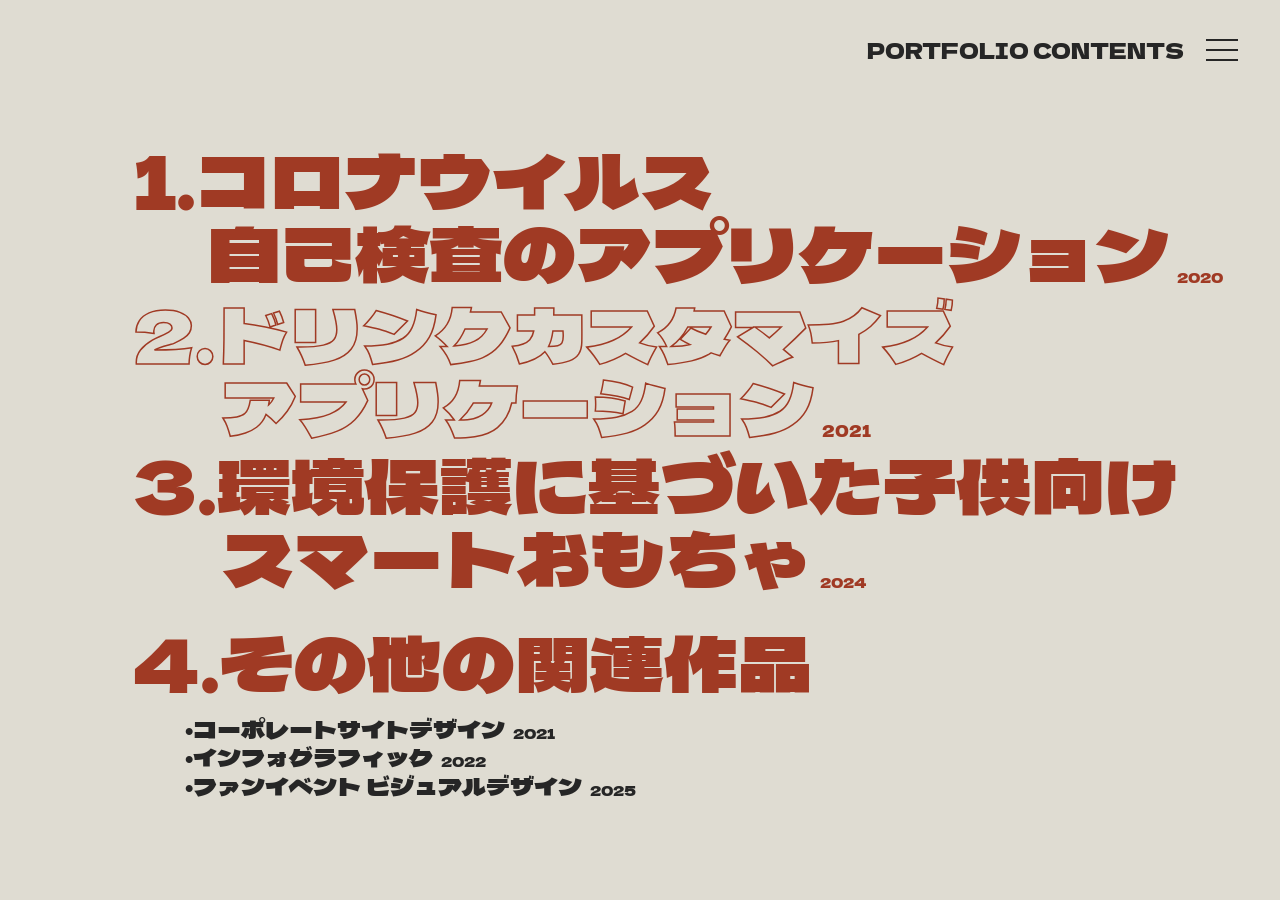
==== commit b6ca5580: "Add files via upload" ====
--- a/contents.html
+++ b/contents.html
@@ -24,9 +24,9 @@
  <section class="contents-board" aria-labelledby="contents-title">
 
   <ol class="contents-list">
-   <li class="contents-project project-one"><h2><a class="corona-link" href="coronavirus.html"><span>1.コロナウイルス</span><span>　自分検査のアプリケーション<small>2020</small></span></a></h2></li>
+   <li class="contents-project project-one"><h2><a class="corona-link" href="coronavirus.html"><span>1.コロナウイルス</span><span>　自己検査のアプリケーション<small>2020</small></span></a></h2></li>
    <li class="contents-project project-two"><h2><a class="corona-link" href="drink.html"><span>2.ドリンクカスタマイズ</span><span>　 アプリケーション<small>2021</small></span></a></h2></li>
-   <li class="contents-project project-three"><h2><a class="corona-link" href="smart-toy.html"><span>3.環境保護に基づいて子供向け</span><span>　 スマートおもちゃ<small>2024</small></span></a></h2></li>
+   <li class="contents-project project-three"><h2><a class="corona-link" href="smart-toy.html"><span>3.環境保護に基づいた子供向け</span><span>　 スマートおもちゃ<small>2024</small></span></a></h2></li>
    <li class="contents-project project-four"><h2>4.その他の関連作品</h2>
     <ul class="related-works">
      <li><a href="corporate-site.html">・コーポレートサイトデザイン<small>2021</small></a></li>
